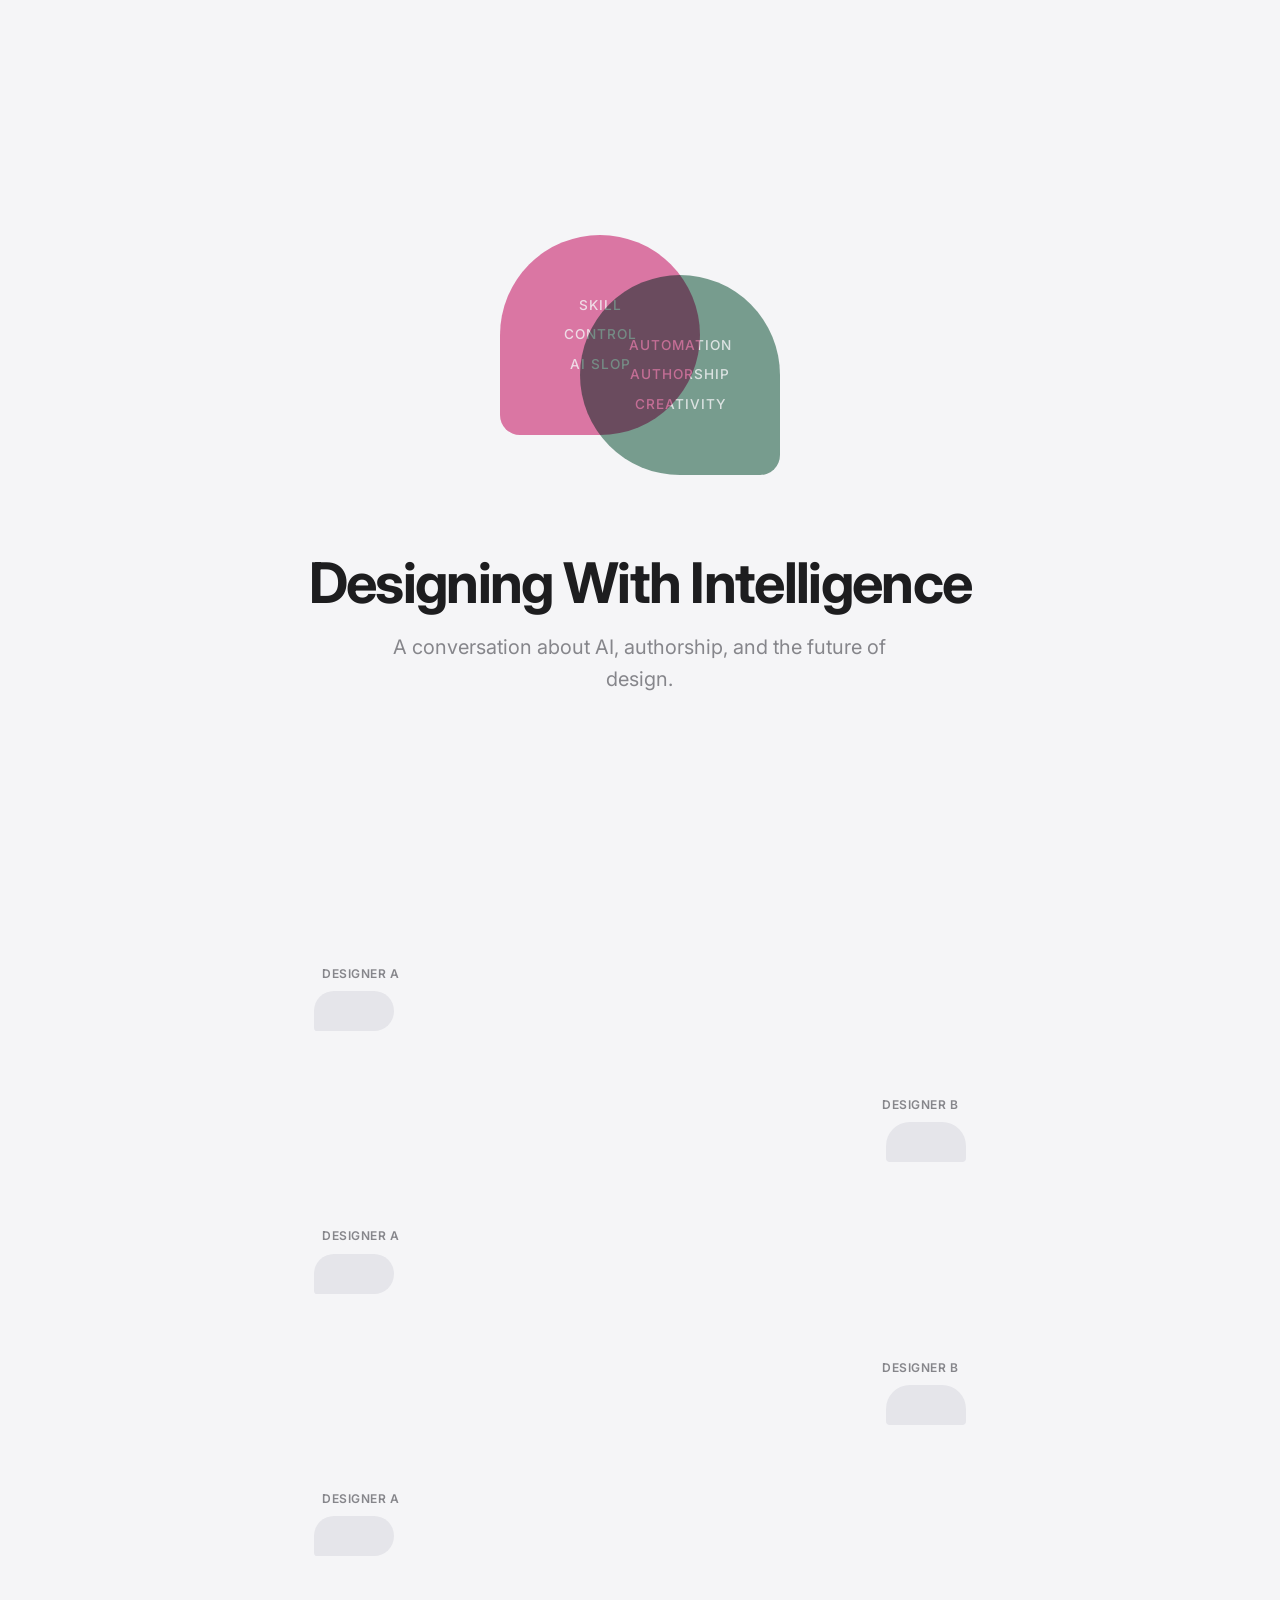
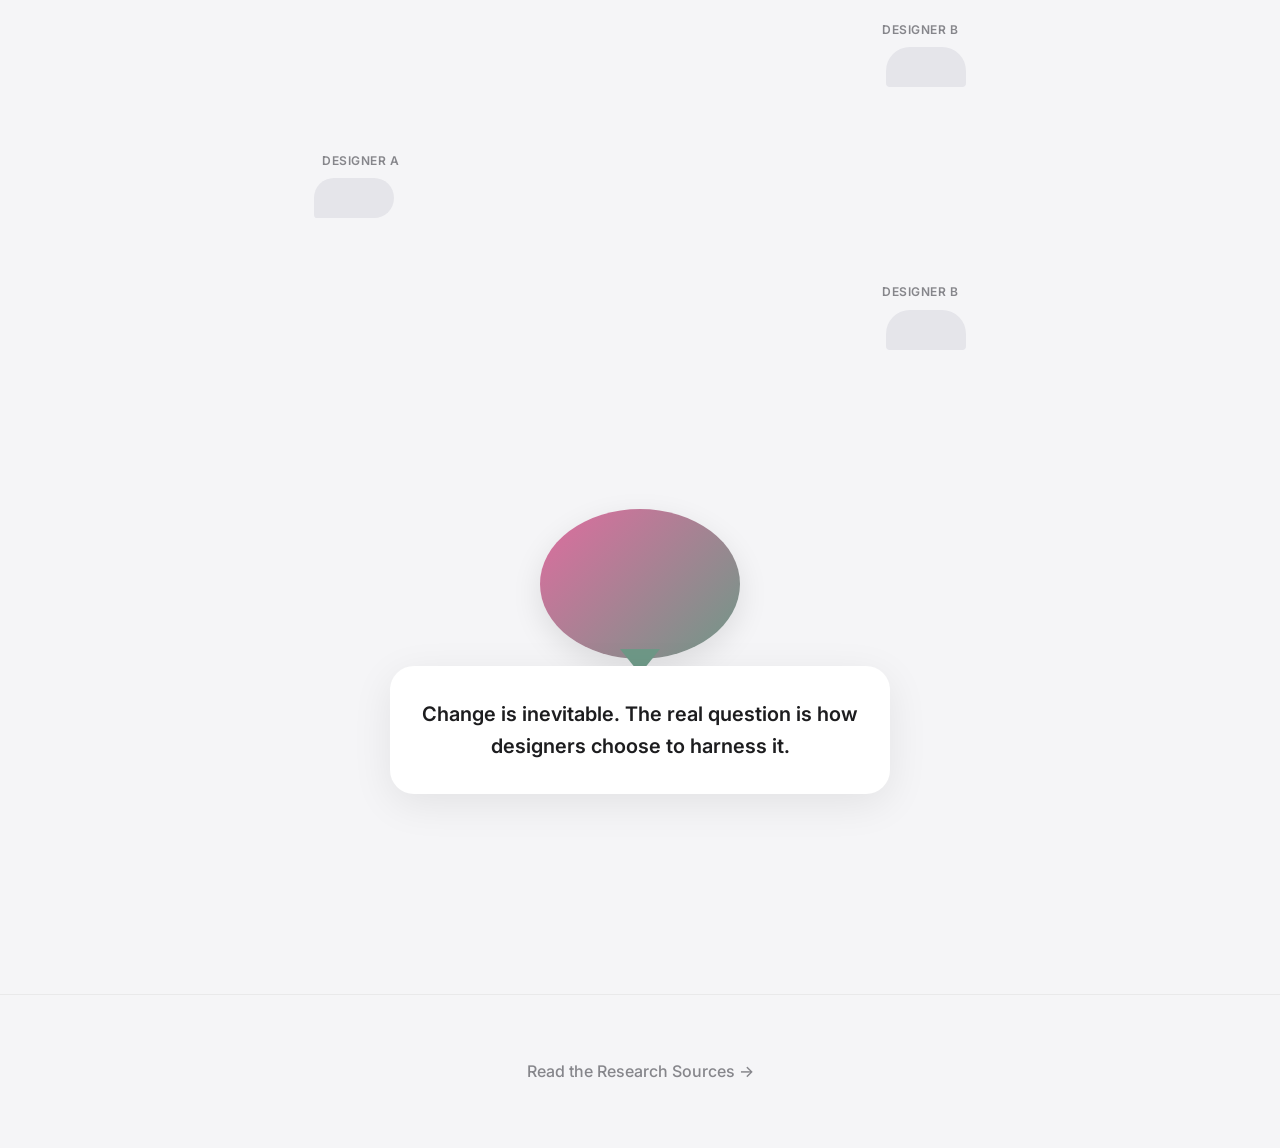
==== AI-and-Design-Final-2/index.html @ f53c43da "Add initial project files including HTML, CSS, and JavaScript for AI and Design conversation" ====
<!DOCTYPE html>
<html lang="en">
<head>
    <meta charset="UTF-8">
    <meta name="viewport" content="width=device-width, initial-scale=1.0">
    <title>Designing With Intelligence</title>
    <meta name="description" content="A conversation about AI, authorship, and the future of design.">
    <!-- Google Fonts -->
    <link rel="preconnect" href="https://fonts.googleapis.com">
    <link rel="preconnect" href="https://fonts.gstatic.com" crossorigin>
    <link href="https://fonts.googleapis.com/css2?family=Inter:wght@400;500;600;700&display=swap" rel="stylesheet">
    <!-- Styles -->
    <link rel="stylesheet" href="styles.css">
</head>
<body>
    <header class="hero-section">
        <div class="hero-graphic">
            <!-- Bubble 1: Skeptical (Pink/Purple) -->
            <div class="hero-bubble bubble-skeptical">
                <span class="fragment">skill</span>
                <span class="fragment">control</span>
                <span class="fragment">AI slop</span>
            </div>
            <!-- Bubble 2: Supportive (Green) -->
            <div class="hero-bubble bubble-supportive">
                <span class="fragment">automation</span>
                <span class="fragment">authorship</span>
                <span class="fragment">creativity</span>
            </div>
        </div>
        <div class="hero-text">
            <h1>Designing With Intelligence</h1>
            <p class="subtitle">A conversation about AI, authorship, and the future of design.</p>
        </div>
    </header>

    <main class="chat-container">
        <div class="chat-thread" id="chat-thread">
            
            <!-- Exchange 1 -->
            <div class="message-wrapper left" data-speaker="Designer A">
                <div class="message-info">Designer A</div>
                <div class="chat-bubble skeletal-bubble">
                    <p>If AI generates the final output, what happens to the craft? Design is about <span class="highlight">skill</span>, not just prompt engineering.</p>
                </div>
            </div>
            <div class="message-wrapper right" data-speaker="Designer B">
                <div class="message-info">Designer B</div>
                <div class="chat-bubble supportive-bubble">
                    <p>The tools change, but the intention remains. <span class="highlight">Automation</span> handles the tedious tasks, freeing us to focus on the core concept.</p>
                </div>
            </div>

            <!-- Exchange 2 -->
            <div class="message-wrapper left" data-speaker="Designer A">
                <div class="message-info">Designer A</div>
                <div class="chat-bubble skeletal-bubble">
                    <p>But what about <span class="highlight">originality</span>? An AI just recombines existing work. It’s a synthesis of theft.</p>
                </div>
            </div>
            <div class="message-wrapper right" data-speaker="Designer B">
                <div class="message-info">Designer B</div>
                <div class="chat-bubble supportive-bubble">
                    <p>Every designer builds on the past. <span class="highlight">AI assistance</span> is simply a new mechanism for curation and reference. The originality is in the synthesis we direct.</p>
                </div>
            </div>

            <!-- Exchange 3 -->
            <div class="message-wrapper left" data-speaker="Designer A">
                <div class="message-info">Designer A</div>
                <div class="chat-bubble skeletal-bubble">
                    <p>Now we're drowning in generative content. The ease of production leads to <span class="highlight">AI slop</span>—a sea of mediocre, thoughtless images.</p>
                </div>
            </div>
            <div class="message-wrapper right" data-speaker="Designer B">
                <div class="message-info">Designer B</div>
                <div class="chat-bubble supportive-bubble">
                    <p>True, we have a <span class="highlight">creative abundance</span>, but that just shifts our role from solitary creator to discerning <span class="highlight">curator</span>. We choose what matters.</p>
                </div>
            </div>

            <!-- Exchange 4 -->
            <div class="message-wrapper left" data-speaker="Designer A">
                <div class="message-info">Designer A</div>
                <div class="chat-bubble skeletal-bubble">
                    <p>If we all use the same models, won't our work suffer from <span class="highlight">cultural homogenization</span>? Everything starts looking the same.</p>
                </div>
            </div>
            <div class="message-wrapper right" data-speaker="Designer B">
                <div class="message-info">Designer B</div>
                <div class="chat-bubble supportive-bubble">
                    <p>Only if we let the model drive. The <span class="highlight">designer's direction</span>—our taste, our prompt, our edit—is the wedge against conformity.</p>
                </div>
            </div>
        </div>

        <div class="unity-section" id="unity-section">
            <div class="unity-graphic">
                <div class="merged-bubble"></div>
            </div>
            <div class="final-message">
                <p>Change is inevitable. The real question is how designers choose to harness it.</p>
            </div>
        </div>
    </main>

    <footer class="site-footer">
        <a href="sources.html" class="sources-link">Read the Research Sources →</a>
    </footer>

    <script src="script.js"></script>
</body>
</html>
---- AI-and-Design-Final-2/styles.css ----
/* =========================================================================
   VARIABLES & GLOBALS
   ========================================================================= */
:root {
    --bg-color: #f5f5f7;
    --text-primary: #1d1d1f;
    --text-secondary: #86868b;
    --skeptical-color: #E06C9F; /* Pink/Purple */
    --supportive-color: #6E9887; /* Green */
    --bubble-radius: 24px;
    --max-content-width: 700px;
    
    font-family: 'Inter', sans-serif;
}

* {
    margin: 0;
    padding: 0;
    box-sizing: border-box;
}

body {
    background-color: var(--bg-color);
    color: var(--text-primary);
    -webkit-font-smoothing: antialiased;
    -moz-osx-font-smoothing: grayscale;
    line-height: 1.6;
    overflow-x: hidden;
}

/* =========================================================================
   HERO SECTION
   ========================================================================= */
.hero-section {
    min-height: 100vh;
    display: flex;
    flex-direction: column;
    justify-content: center;
    align-items: center;
    padding: 2rem;
    text-align: center;
}

.hero-graphic {
    position: relative;
    width: 300px;
    height: 300px;
    margin-bottom: 3rem;
    display: flex;
    justify-content: center;
    align-items: center;
}

.hero-bubble {
    position: absolute;
    width: 200px;
    height: 200px;
    border-radius: 50%;
    display: flex;
    flex-direction: column;
    justify-content: center;
    align-items: center;
    opacity: 0.9;
    mix-blend-mode: multiply;
    transition: transform 1s ease-out;
}

.bubble-skeptical {
    background-color: var(--skeptical-color);
    color: white;
    transform: translateX(-40px) translateY(-20px);
    border-bottom-left-radius: 10%;
}

.bubble-supportive {
    background-color: var(--supportive-color);
    color: white;
    transform: translateX(40px) translateY(20px);
    border-bottom-right-radius: 10%;
}

.fragment {
    font-size: 0.85rem;
    font-weight: 500;
    text-transform: uppercase;
    letter-spacing: 1px;
    margin: 4px 0;
    opacity: 0.8;
}

.hero-text h1 {
    font-size: 3.5rem;
    font-weight: 700;
    letter-spacing: -0.03em;
    margin-bottom: 1rem;
    line-height: 1.1;
}

.hero-text .subtitle {
    font-size: 1.25rem;
    color: var(--text-secondary);
    max-width: 500px;
    margin: 0 auto;
}

/* =========================================================================
   CHAT CONTAINER
   ========================================================================= */
.chat-container {
    max-width: var(--max-content-width);
    margin: 0 auto;
    padding: 4rem 1.5rem;
}

.chat-thread {
    display: flex;
    flex-direction: column;
    gap: 3rem;
}

.message-wrapper {
    display: flex;
    flex-direction: column;
    max-width: 80%;
    opacity: 0; /* Hidden by default, JS reveals */
    transform: translateY(30px);
    transition: opacity 0.6s ease-out, transform 0.6s ease-out;
}

.message-wrapper.visible {
    opacity: 1;
    transform: translateY(0);
}

.message-wrapper.left {
    align-self: flex-start;
    align-items: flex-start;
}

.message-wrapper.right {
    align-self: flex-end;
    align-items: flex-end;
}

.message-info {
    font-size: 0.75rem;
    font-weight: 600;
    text-transform: uppercase;
    letter-spacing: 0.5px;
    color: var(--text-secondary);
    margin-bottom: 0.5rem;
    margin-left: 0.5rem;
    margin-right: 0.5rem;
}

.chat-bubble {
    padding: 1.25rem 1.5rem;
    font-size: 1.1rem;
    box-shadow: 0 4px 15px rgba(0,0,0,0.05);
    position: relative;
    line-height: 1.5;
}

.left .chat-bubble {
    border-radius: var(--bubble-radius) var(--bubble-radius) var(--bubble-radius) 4px;
}

.right .chat-bubble {
    border-radius: var(--bubble-radius) var(--bubble-radius) 4px var(--bubble-radius);
}

.skeletal-bubble {
    background-color: var(--skeptical-color);
    color: white;
}

.supportive-bubble {
    background-color: var(--supportive-color);
    color: white;
}

/* =========================================================================
   HIGHLIGHTS
   ========================================================================= */
.highlight {
    font-weight: 700;
    position: relative;
    display: inline-block;
}

.highlight::after {
    content: '';
    position: absolute;
    bottom: 2px;
    left: 0;
    width: 0;
    height: 4px;
    background-color: rgba(255, 255, 255, 0.4);
    transition: width 0.8s cubic-bezier(0.22, 1, 0.36, 1);
}

.message-wrapper.visible .highlight::after {
    width: 100%;
    transition-delay: 0.5s;
}

/* =========================================================================
   TYPING INDICATOR
   ========================================================================= */
.typing-indicator {
    display: flex;
    align-items: center;
    gap: 4px;
    padding: 1rem 1.5rem;
    background-color: #e5e5ea;
    border-radius: var(--bubble-radius);
    width: fit-content;
    border-bottom-left-radius: 4px;
    margin-bottom: 1rem;
    opacity: 0;
    transition: opacity 0.3s;
}

.typing-indicator span {
    width: 8px;
    height: 8px;
    background-color: #8e8e93;
    border-radius: 50%;
    animation: bounce 1.4s infinite ease-in-out both;
}

.typing-indicator span:nth-child(1) { animation-delay: -0.32s; }
.typing-indicator span:nth-child(2) { animation-delay: -0.16s; }
.typing-indicator span:nth-child(3) { animation-delay: 0s; }

@keyframes bounce {
    0%, 80%, 100% { transform: scale(0); }
    40% { transform: scale(1); }
}

/* =========================================================================
   UNITY SECTION
   ========================================================================= */
.unity-section {
    margin-top: 8rem;
    margin-bottom: 6rem;
    display: flex;
    flex-direction: column;
    align-items: center;
    justify-content: center;
    text-align: center;
    opacity: 0;
    transform: translateY(40px);
    transition: all 1s ease-out;
}

.unity-section.visible {
    opacity: 1;
    transform: translateY(0);
}

.unity-graphic {
    position: relative;
    width: 250px;
    height: 180px;
    margin-bottom: 2rem;
    display: flex;
    justify-content: center;
    align-items: center;
}

/* Using a gradient to show blending of colors */
.merged-bubble {
    width: 200px;
    height: 150px;
    border-radius: 50%;
    background: linear-gradient(135deg, var(--skeptical-color) 0%, var(--supportive-color) 100%);
    position: relative;
    box-shadow: 0 10px 30px rgba(0,0,0,0.1);
    transition: transform 1.5s cubic-bezier(0.22, 1, 0.36, 1);
}

.merged-bubble::after {
    content: '';
    position: absolute;
    bottom: -15px;
    left: 50%;
    transform: translateX(-50%);
    width: 0;
    height: 0;
    border-left: 20px solid transparent;
    border-right: 20px solid transparent;
    border-top: 25px solid var(--supportive-color);
}

.final-message {
    z-index: 10;
    background: white;
    padding: 2rem;
    border-radius: var(--bubble-radius);
    box-shadow: 0 10px 40px rgba(0,0,0,0.08);
    max-width: 500px;
    font-size: 1.25rem;
    font-weight: 600;
    color: var(--text-primary);
    transform: translateY(-40px);
}

/* =========================================================================
   FOOTER
   ========================================================================= */
.site-footer {
    text-align: center;
    padding: 4rem 2rem;
    border-top: 1px solid rgba(0,0,0,0.05);
}

.sources-link {
    display: inline-block;
    color: var(--text-secondary);
    text-decoration: none;
    font-weight: 500;
    transition: color 0.3s;
}

.sources-link:hover {
    color: var(--text-primary);
}

/* =========================================================================
   SOURCES PAGE
   ========================================================================= */
.sources-container {
    max-width: var(--max-content-width);
    margin: 4rem auto;
    padding: 0 1.5rem;
}

.sources-container h1 {
    font-size: 2.5rem;
    margin-bottom: 2rem;
}

.source-item {
    margin-bottom: 2rem;
    padding-bottom: 2rem;
    border-bottom: 1px solid rgba(0,0,0,0.05);
}

.source-item h3 {
    font-size: 1.2rem;
    margin-bottom: 0.5rem;
}

.source-item p {
    color: var(--text-secondary);
}

.nav-link {
    display: inline-block;
    margin-bottom: 3rem;
    color: var(--supportive-color);
    text-decoration: none;
    font-weight: 600;
}

.nav-link:hover {
    text-decoration: underline;
}
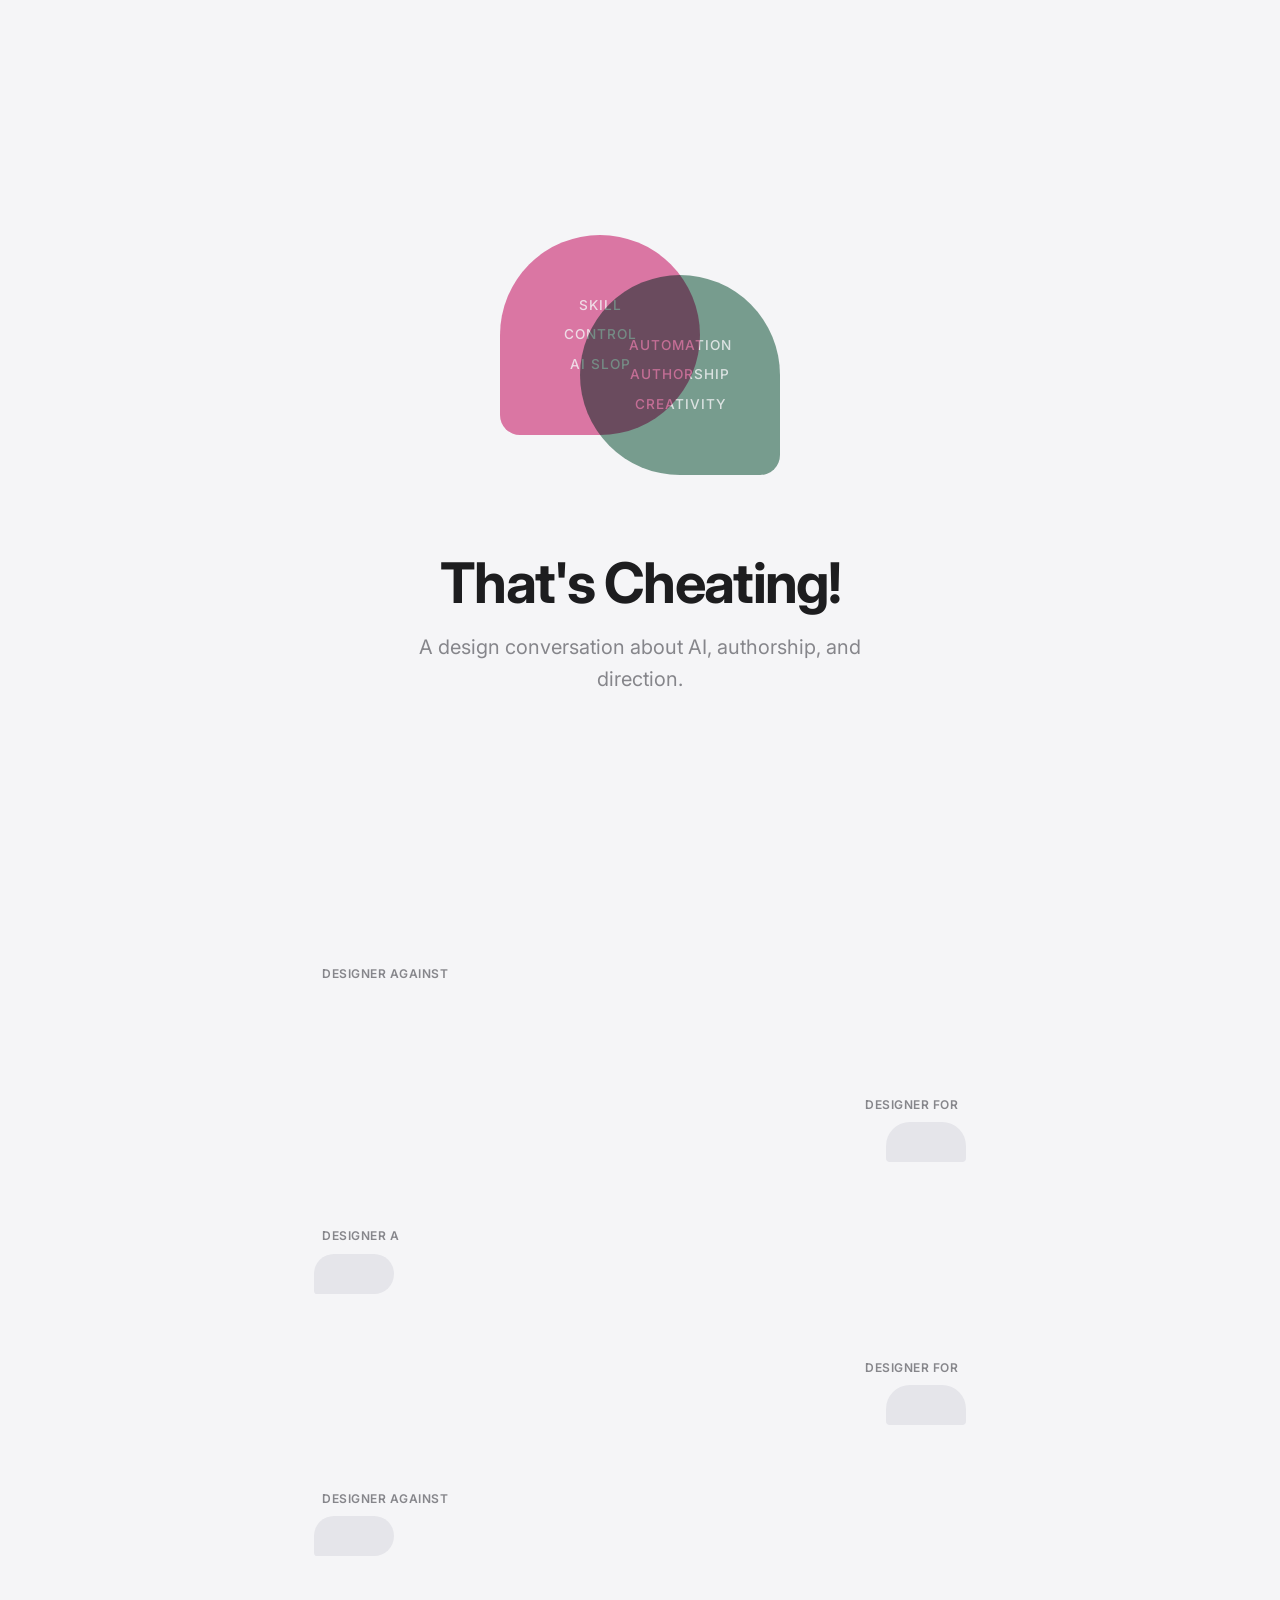
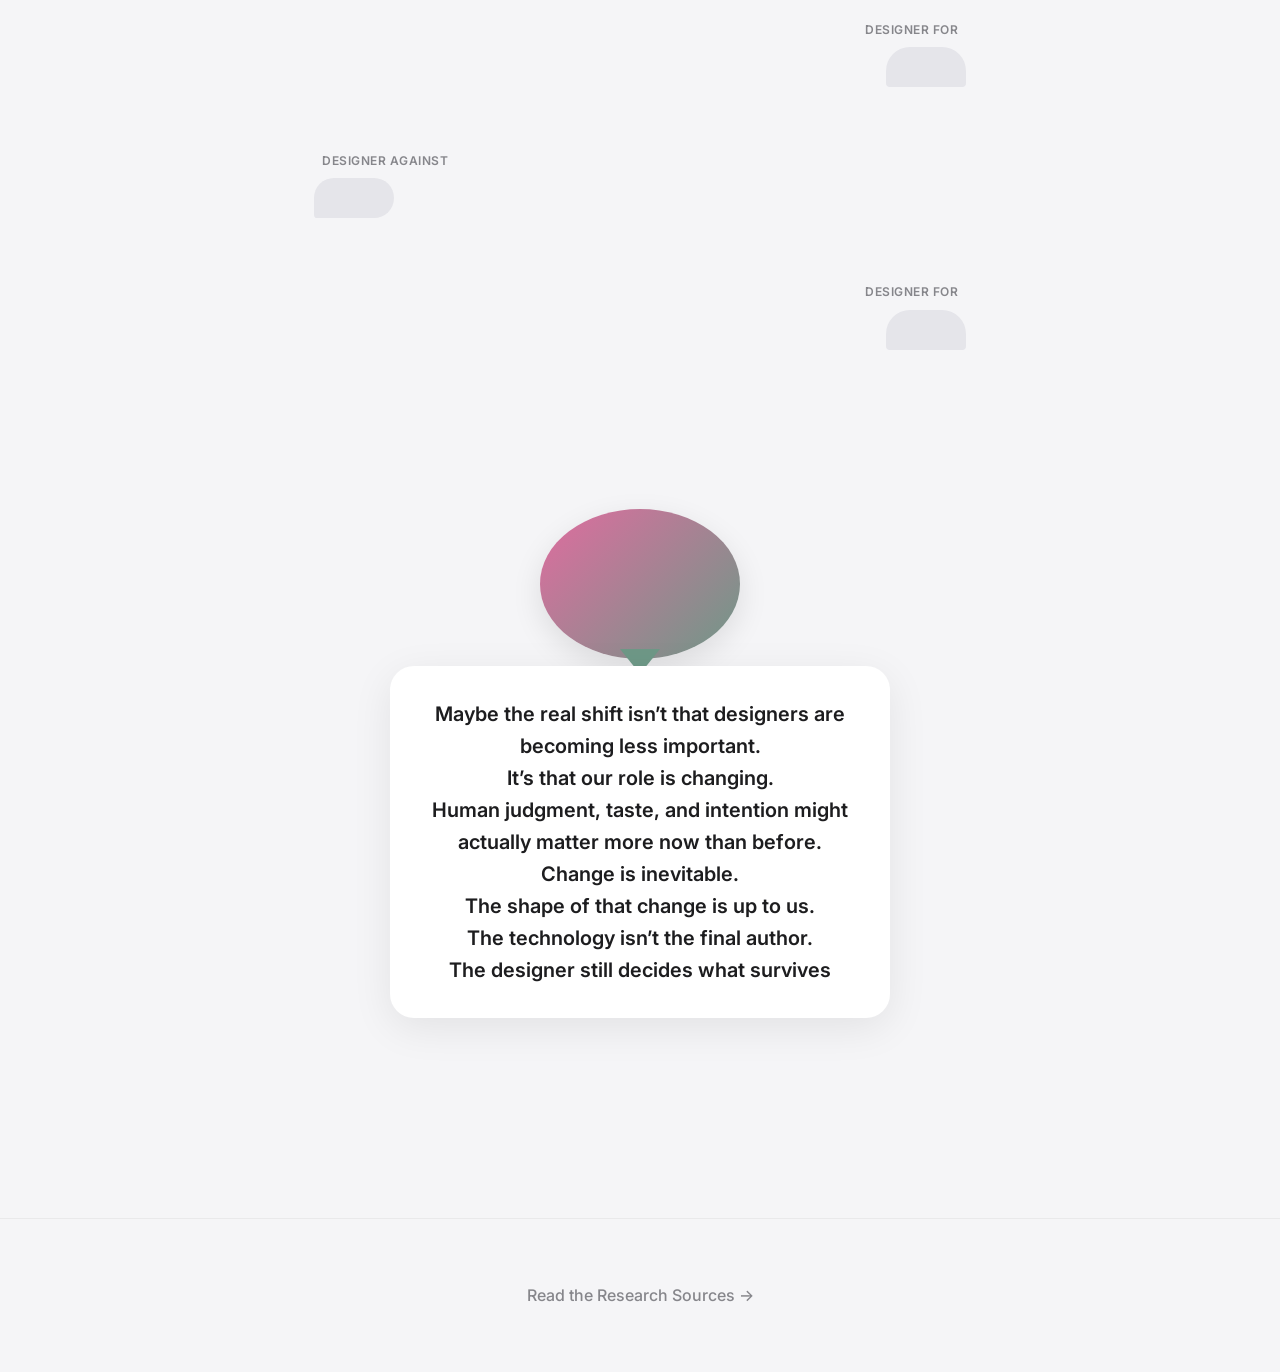
==== commit 142da52f: "Update index.html title and dialogue content for thematic clarity" ====
--- a/AI-and-Design-Final-2/index.html
+++ b/AI-and-Design-Final-2/index.html
@@ -3,7 +3,7 @@
 <head>
     <meta charset="UTF-8">
     <meta name="viewport" content="width=device-width, initial-scale=1.0">
-    <title>Designing With Intelligence</title>
+    <title>That's Cheating!</title>
     <meta name="description" content="A conversation about AI, authorship, and the future of design.">
     <!-- Google Fonts -->
     <link rel="preconnect" href="https://fonts.googleapis.com">
@@ -29,8 +29,8 @@
             </div>
         </div>
         <div class="hero-text">
-            <h1>Designing With Intelligence</h1>
-            <p class="subtitle">A conversation about AI, authorship, and the future of design.</p>
+            <h1>That's Cheating!</h1>
+            <p class="subtitle">A design conversation about AI, authorship, and direction.</p>
         </div>
     </header>
 
@@ -39,15 +39,15 @@
             
             <!-- Exchange 1 -->
             <div class="message-wrapper left" data-speaker="Designer A">
-                <div class="message-info">Designer A</div>
+                <div class="message-info">Designer Against</div>
                 <div class="chat-bubble skeletal-bubble">
-                    <p>If AI generates the final output, what happens to the craft? Design is about <span class="highlight">skill</span>, not just prompt engineering.</p>
+                    <p>Well...AI slop.</p>
                 </div>
             </div>
             <div class="message-wrapper right" data-speaker="Designer B">
-                <div class="message-info">Designer B</div>
+                <div class="message-info">Designer For</div>
                 <div class="chat-bubble supportive-bubble">
-                    <p>The tools change, but the intention remains. <span class="highlight">Automation</span> handles the tedious tasks, freeing us to focus on the core concept.</p>
+                    <p>I get why it feels that way. <br> But I think people are talking about AI as if it’s one thing. In practice it shows up in three very different ways in design. <br>First as a tool, speeding up small tasks. Second, as a collaborator, where constraints and prompts shape the output. And third, meta-creation, where the designer’s role shifts toward directing and refining what the system produces. <br>The interesting question isn’t whether AI is good or bad. It’s where the designer sits in that process.</p>
                 </div>
             </div>
 
@@ -55,41 +55,52 @@
             <div class="message-wrapper left" data-speaker="Designer A">
                 <div class="message-info">Designer A</div>
                 <div class="chat-bubble skeletal-bubble">
-                    <p>But what about <span class="highlight">originality</span>? An AI just recombines existing work. It’s a synthesis of theft.</p>
+                    <p>Easy for you to say. <br> People can generate posters, images, even websites in seconds now. <br>I spent years learning those skills. Sketching. Typography. Composition. <br>Now someone types a sentence and suddenly they’re a “designer”?</p>
                 </div>
             </div>
             <div class="message-wrapper right" data-speaker="Designer B">
-                <div class="message-info">Designer B</div>
+                <div class="message-info">Designer For</div>
                 <div class="chat-bubble supportive-bubble">
-                    <p>Every designer builds on the past. <span class="highlight">AI assistance</span> is simply a new mechanism for curation and reference. The originality is in the synthesis we direct.</p>
+                    <p>That frustration is completely fair. <br> But collaboration in design isn’t new. <br> Designers already work with photographers, developers, printers, motion artists. <br> AI just shifts the boundary of who — or what — is involved. <br>In some ways it democratizes access to tools that used to require a whole team. Which means the designer’s value shifts a little...from pure execution toward direction and judgment.</p>
                 </div>
             </div>
 
             <!-- Exchange 3 -->
             <div class="message-wrapper left" data-speaker="Designer A">
-                <div class="message-info">Designer A</div>
+                <div class="message-info">Designer Against</div>
                 <div class="chat-bubble skeletal-bubble">
-                    <p>Now we're drowning in generative content. The ease of production leads to <span class="highlight">AI slop</span>—a sea of mediocre, thoughtless images.</p>
+                    <p>But that “creative abundance” argument bothers me. <br> There's actually a paradox there. <br>Creativity gets overwhelmed when it has access to too many resources and if everyone can generate endless images…doesn’t that just flood the world with mediocre work?</p>
                 </div>
             </div>
             <div class="message-wrapper right" data-speaker="Designer B">
-                <div class="message-info">Designer B</div>
+                <div class="message-info">Designer For</div>
                 <div class="chat-bubble supportive-bubble">
-                    <p>True, we have a <span class="highlight">creative abundance</span>, but that just shifts our role from solitary creator to discerning <span class="highlight">curator</span>. We choose what matters.</p>
+                    <p>It absolutely can. <br> Abundance without intention usually produces noise.
+But that’s where designers still matter. <br>The role becomes curation. <br>Choosing what’s worth keeping.<br> Imposing constraints.
+Shaping the system so the output actually means something.
+Automation can produce quantity.<br>
+Design still decides quality.</p>
                 </div>
             </div>
 
             <!-- Exchange 4 -->
             <div class="message-wrapper left" data-speaker="Designer A">
-                <div class="message-info">Designer A</div>
+                <div class="message-info">Designer Against</div>
                 <div class="chat-bubble skeletal-bubble">
-                    <p>If we all use the same models, won't our work suffer from <span class="highlight">cultural homogenization</span>? Everything starts looking the same.</p>
+                    <p>Okay, but here’s the part that actually worries me.<br>
+Cultural homogenization.<br>
+These systems are trained on the same giant pool of data.
+<br>Doesn’t that just push everything toward the same visual language?</p>
                 </div>
             </div>
             <div class="message-wrapper right" data-speaker="Designer B">
-                <div class="message-info">Designer B</div>
+                <div class="message-info">Designer For</div>
                 <div class="chat-bubble supportive-bubble">
-                    <p>Only if we let the model drive. The <span class="highlight">designer's direction</span>—our taste, our prompt, our edit—is the wedge against conformity.</p>
+                    <p>That risk is real.<br>But it’s also where thoughtful designers can intervene.<br>
+If you treat AI as an autopilot, you’ll get generic results.
+If you treat it like a material, something you experiment with and constrain…<br>
+You can push it in unexpected directions.<br>
+Pacing is where we address those concerns. <br>Which is when a designer checks AI work at every step of the process, to ensure it is up to the standards you impose. Such as accessibility and cultural representation. </p>
                 </div>
             </div>
         </div>
@@ -99,7 +110,13 @@
                 <div class="merged-bubble"></div>
             </div>
             <div class="final-message">
-                <p>Change is inevitable. The real question is how designers choose to harness it.</p>
+                <p>Maybe the real shift isn’t that designers are becoming less important.<br>
+It’s that our role is changing. <Br>
+Human judgment, taste, and intention might actually matter more now than before.<br>
+Change is inevitable.<br>
+The shape of that change is up to us.<br>
+The technology isn’t the final author.<br>
+The designer still decides what survives</p>
             </div>
         </div>
     </main>
